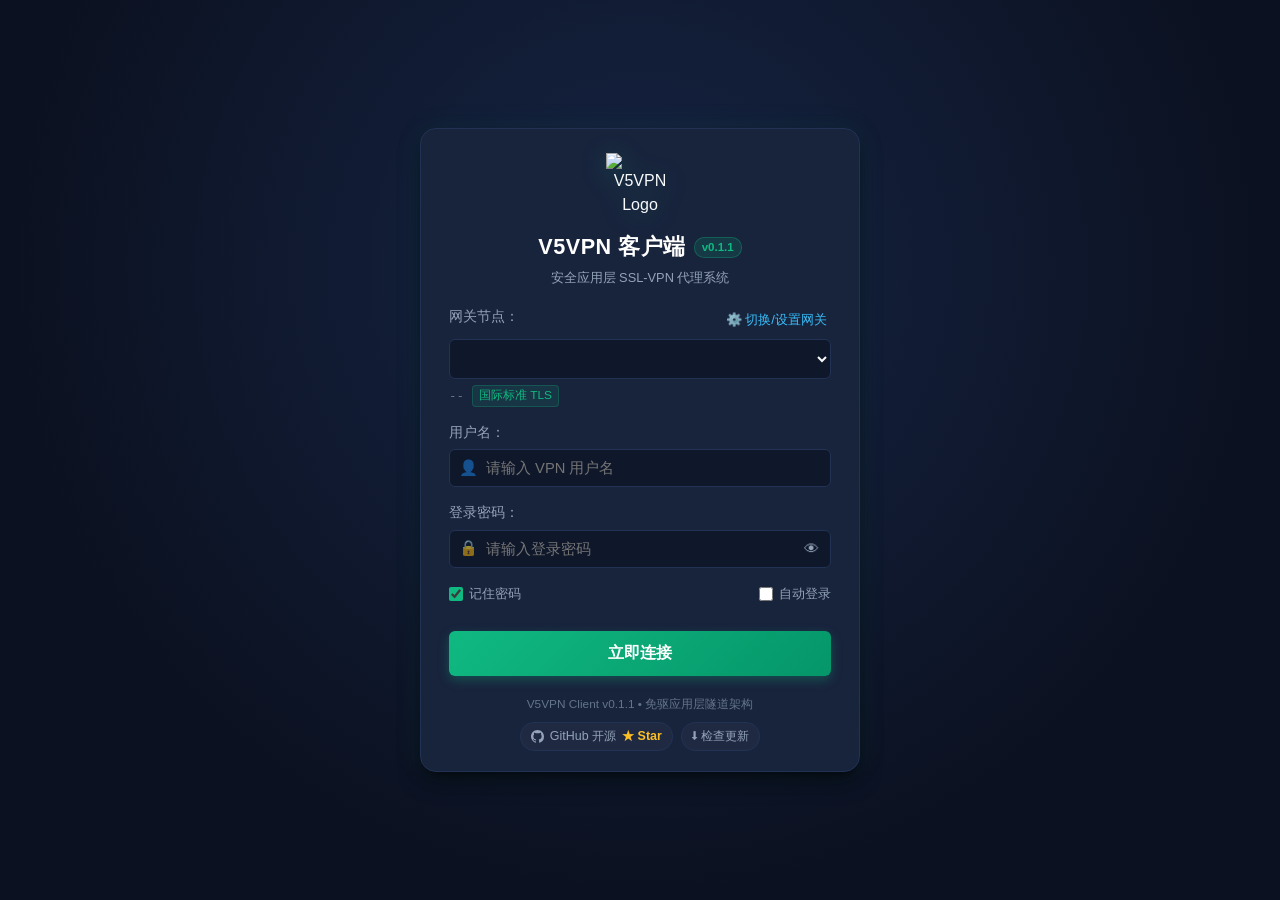
==== internal/cmd/ui/index.html @ 5f83c583 "feat(auth): tell an expired password apart from a bad login Recognize a password-expired gateway rep" ====
<!DOCTYPE html>
<html lang="zh-CN">
<head>
  <meta charset="UTF-8">
  <meta name="viewport" content="width=device-width, initial-scale=1.0">
  <title>V5VPN 安全客户端</title>
  <link rel="stylesheet" href="style.css">
  <link rel="icon" type="image/png" href="icon.png">
</head>
<body>
  <!-- ==================== 1. 登录前视图 (未登录时居中精简展示) ==================== -->
  <div id="view-login" class="view-login">
    <div class="login-wrapper">
      <div class="login-card">
        <div class="login-header">
          <div class="brand-logo-wrap">
            <img src="icon.png" width="68" height="68" alt="V5VPN Logo" class="brand-img">
          </div>
          <h1 class="brand-title">V5VPN 客户端 <span class="version-badge">v0.1.1</span></h1>
          <p class="brand-subtitle">安全应用层 SSL-VPN 代理系统</p>
        </div>

        <div id="login-alert" class="alert-box" style="display: none;"></div>

        <form id="login-form" class="login-form" onsubmit="return false;">
          <!-- 网关选择与设置 -->
          <div class="form-group">
            <div class="label-row">
              <label for="gateway-select">网关节点：</label>
              <button type="button" id="open-settings-btn" class="settings-trigger-btn" title="网关配置管理">⚙️ 切换/设置网关</button>
            </div>
            <div class="select-wrapper">
              <select id="gateway-select" class="form-control"></select>
            </div>
            <div id="gateway-info-bar" class="gateway-info-bar">
              <span id="gw-ip-port" class="info-pill">--</span>
              <span id="gw-algo-tag" class="algo-pill">国际标准 TLS</span>
            </div>
          </div>

          <!-- 用户名 -->
          <div class="form-group">
            <label for="username-input">用户名：</label>
            <div class="input-with-icon">
              <span class="input-icon">👤</span>
              <input type="text" id="username-input" class="form-control" placeholder="请输入 VPN 用户名" autocomplete="username">
            </div>
          </div>

          <!-- 密码 -->
          <div class="form-group">
            <label for="password-input">登录密码：</label>
            <div class="input-with-icon">
              <span class="input-icon">🔒</span>
              <input type="password" id="password-input" class="form-control" placeholder="请输入登录密码" autocomplete="current-password">
              <button type="button" id="toggle-pwd-btn" class="icon-suffix-btn" title="显示/隐藏密码">👁</button>
            </div>
          </div>

          <!-- 验证码（网关需要时出现） -->
          <div class="form-group" id="verifycode-group" style="display: none;">
            <label for="verifycode-input">图形验证码：</label>
            <input type="text" id="verifycode-input" class="form-control" placeholder="请输入验证码">
          </div>

          <!-- 选项 -->
          <div class="form-options">
            <label class="checkbox-label">
              <input type="checkbox" id="remember-pwd-checkbox" checked>
              <span>记住密码</span>
            </label>
            <label class="checkbox-label">
              <input type="checkbox" id="auto-login-checkbox">
              <span>自动登录</span>
            </label>
          </div>

          <!-- 登录按钮 -->
          <div class="action-btn-row">
            <button type="submit" id="connect-btn" class="btn btn-primary btn-block">
              <span class="btn-spinner" style="display: none;"></span>
              <span id="connect-btn-text">立即连接</span>
            </button>
          </div>

          <!-- 口令过期：在当前客户端改密，而不是只报账密错误 -->
          <div id="password-change-panel" class="password-change-panel" style="display: none;">
            <p class="password-change-hint">网关要求先修改已过期的登录密码。修改成功后会用新密码继续连接。</p>
            <div class="form-group">
              <label for="new-password-input">新密码：</label>
              <input type="password" id="new-password-input" class="form-control" placeholder="请输入新密码" autocomplete="new-password">
            </div>
            <div class="form-group">
              <label for="confirm-password-input">确认新密码：</label>
              <input type="password" id="confirm-password-input" class="form-control" placeholder="再次输入新密码" autocomplete="new-password">
            </div>
            <div class="password-change-actions">
              <button type="button" id="change-password-btn" class="btn btn-primary">修改密码并连接</button>
              <button type="button" id="cancel-change-password-btn" class="btn btn-secondary">返回</button>
            </div>
          </div>
        </form>

        <div class="login-footer">
          <span>V5VPN Client <span class="app-version-text">v0.1.1</span> &bull; 免驱应用层隧道架构</span>
          <div class="footer-links">
            <a href="https://github.com/hygkui/v5vpn-rea-client" class="github-link js-open-external" data-url="https://github.com/hygkui/v5vpn-rea-client" title="在浏览器中打开 GitHub 仓库">
            <svg class="github-icon" viewBox="0 0 16 16" width="13" height="13" fill="currentColor" aria-hidden="true"><path d="M8 0C3.58 0 0 3.58 0 8c0 3.54 2.29 6.53 5.47 7.59.4.07.55-.17.55-.38 0-.19-.01-.82-.01-1.49-2.01.37-2.53-.49-2.69-.94-.09-.23-.48-.94-.82-1.13-.28-.15-.68-.52-.01-.53.63-.01 1.08.58 1.23.82.72 1.21 1.87.87 2.33.66.07-.52.28-.87.51-1.07-1.78-.2-3.64-.89-3.64-3.95 0-.87.31-1.59.82-2.15-.08-.2-.36-1.02.08-2.12 0 0 .67-.21 2.2.82.64-.18 1.32-.27 2-.27s1.36.09 2 .27c1.53-1.04 2.2-.82 2.2-.82.44 1.1.16 1.92.08 2.12.51.56.82 1.27.82 2.15 0 3.07-1.87 3.75-3.65 3.95.29.25.54.73.54 1.48 0 1.07-.01 1.93-.01 2.2 0 .21.15.46.55.38A8.01 8.01 0 0 0 16 8c0-4.42-3.58-8-8-8Z"/></svg>
            <span>GitHub 开源</span>
            <span class="star-badge">★ Star</span>
          </a>
            <button type="button" class="github-link js-check-updates" title="检查是否有新版本">⬇ 检查更新</button>
          </div>
        </div>
    </div>
  </div>

  <!-- ==================== 2. 登录后视图 (连接成功后展示) ==================== -->
  <div id="view-connected" class="view-connected" style="display: none;">
    <!-- 顶部状态栏 -->
    <header class="connected-header">
      <div class="header-brand">
        <img src="icon.png" width="38" height="38" alt="Logo" class="header-logo">
        <div class="header-titles">
          <div class="header-main-title">V5VPN 安全隧道 <span class="version-badge">v0.1.1</span></div>
          <div class="header-sub-meta">
            <span class="live-dot"></span>
            <span id="connected-gw-name">已连接</span>
          </div>
        </div>
      </div>
      <div class="header-actions">
        <button id="disconnect-btn" class="btn btn-danger">
          <span>🛑 断开连接</span>
        </button>
      </div>
    </header>

    <!-- 工作台主体 -->
    <main class="connected-main">
      <!-- 状态指示面板 -->
      <section class="card status-overview-card">
        <div class="status-grid">
          <div class="status-col">
            <div class="stat-label">连接状态</div>
            <div class="stat-value">
              <span class="status-pill status-connected">
                <span class="status-dot"></span>
                <span>已连接 (隧道运行中)</span>
              </span>
            </div>
          </div>
          <div class="status-col">
            <div class="stat-label">登录账号</div>
            <div id="session-user-val" class="stat-value">-</div>
          </div>
          <div class="status-col">
            <div class="stat-label">网关地址</div>
            <div id="session-ip-val" class="stat-value">-</div>
          </div>
          <div class="status-col">
            <div class="stat-label">会话 ID (Session)</div>
            <div class="stat-value"><code id="session-id-val">-</code></div>
          </div>
        </div>
      </section>

      <!-- 受保护的内网资源 -->
      <section class="card resources-card">
        <div class="card-header">
          <div class="card-title-group">
            <h2 class="card-title">受保护的内网资源</h2>
            <span class="badge badge-primary"><span id="res-count">0</span> 个资源</span>
          </div>
          <button id="toggle-logs-btn" class="btn btn-secondary btn-sm">📋 运行日志</button>
        </div>

        <div class="table-container">
          <table class="data-table">
            <thead>
              <tr>
                <th>资源名称</th>
                <th>协议</th>
                <th>远程内网目标</th>
                <th>本地代理地址 (Local Proxy)</th>
                <th>状态</th>
                <th>快捷操作</th>
              </tr>
            </thead>
            <tbody id="resources-tbody">
              <tr>
                <td colspan="6" class="empty-state">正在获取受保护资源...</td>
              </tr>
            </tbody>
          </table>
        </div>

        <div class="resource-tip-banner">
          <div class="tip-icon">💡</div>
          <div class="tip-body">
            <strong>内网资源访问指南：</strong>
            本客户端采用纯应用层 SSL 代理技术。请直接点击 <strong>【在浏览器打开】</strong> 访问映射后的 <strong>本地代理地址 (127.0.0.1:端口)</strong> 即可直接穿透访问受保护的内网系统。
          </div>
        </div>
      </section>

      <!-- 实时日志折叠面板 -->
      <section id="logs-panel" class="card logs-card" style="display: none;">
        <div class="card-header">
          <h3 class="card-title">实时运行日志</h3>
          <div class="log-actions">
            <button id="clear-logs-btn" class="btn btn-secondary btn-sm">清空日志</button>
            <button id="close-logs-btn" class="btn btn-secondary btn-sm">收起日志</button>
          </div>
        </div>
        <div id="log-console" class="log-console">
          <div class="log-line log-info">[SYSTEM] 日志监控就绪.</div>
        </div>
      </section>
    </main>

    <!-- 底部 GitHub 开源入口 -->
    <footer class="connected-footer">
      <span>V5VPN Client <span class="app-version-text">v0.1.1</span> &bull; 免驱应用层隧道架构</span>
      <span class="footer-sep">&bull;</span>
      <a href="https://github.com/hygkui/v5vpn-rea-client" class="github-link js-open-external" data-url="https://github.com/hygkui/v5vpn-rea-client" title="在浏览器中打开 GitHub 仓库">
        <svg class="github-icon" viewBox="0 0 16 16" width="13" height="13" fill="currentColor" aria-hidden="true"><path d="M8 0C3.58 0 0 3.58 0 8c0 3.54 2.29 6.53 5.47 7.59.4.07.55-.17.55-.38 0-.19-.01-.82-.01-1.49-2.01.37-2.53-.49-2.69-.94-.09-.23-.48-.94-.82-1.13-.28-.15-.68-.52-.01-.53.63-.01 1.08.58 1.23.82.72 1.21 1.87.87 2.33.66.07-.52.28-.87.51-1.07-1.78-.2-3.64-.89-3.64-3.95 0-.87.31-1.59.82-2.15-.08-.2-.36-1.02.08-2.12 0 0 .67-.21 2.2.82.64-.18 1.32-.27 2-.27s1.36.09 2 .27c1.53-1.04 2.2-.82 2.2-.82.44 1.1.16 1.92.08 2.12.51.56.82 1.27.82 2.15 0 3.07-1.87 3.75-3.65 3.95.29.25.54.73.54 1.48 0 1.07-.01 1.93-.01 2.2 0 .21.15.46.55.38A8.01 8.01 0 0 0 16 8c0-4.42-3.58-8-8-8Z"/></svg>
        <span>GitHub 开源</span>
        <span class="star-badge">★ Star</span>
      </a>
      <button type="button" class="github-link js-check-updates" title="检查是否有新版本">⬇ 检查更新</button>
    </footer>
  </div>

  <!-- ==================== 3. 网关配置与切换弹窗 (Modal) ==================== -->
  <div id="settings-modal" class="modal-overlay" style="display: none;">
    <div class="modal-dialog">
      <div class="modal-header">
        <h3 class="modal-title">⚙️ VPN 网关配置与管理</h3>
        <button type="button" id="close-modal-btn" class="modal-close-btn" title="关闭">&times;</button>
      </div>

      <div class="modal-body">
        <div class="modal-section-header">
          <h4>已保存的网关列表</h4>
          <button id="reload-orig-btn" class="btn btn-secondary btn-sm">从 setting.xml 重新同步</button>
        </div>

        <div class="table-container modal-table">
          <table class="data-table">
            <thead>
              <tr>
                <th>网关名称</th>
                <th>IP 地址与端口</th>
                <th>加密模式</th>
                <th>已存账号</th>
                <th>操作</th>
              </tr>
            </thead>
            <tbody id="gateways-tbody"></tbody>
          </table>
        </div>

        <div class="add-gw-card">
          <h4>添加新网关配置</h4>
          <div class="gw-inputs-grid">
            <input type="text" id="new-gw-name" class="form-control" placeholder="网关名称 (如: 测试节点)">
            <input type="text" id="new-gw-ip" class="form-control" placeholder="网关 IP 或域名">
            <input type="number" id="new-gw-port" class="form-control" placeholder="端口" value="443">
            <select id="new-gw-algo" class="form-control">
              <option value="0">国际标准 TLS</option>
              <option value="1">国密 GM/SM</option>
            </select>
            <button id="add-gw-btn" class="btn btn-primary">添加网关</button>
          </div>
        </div>
      </div>

      <div class="modal-footer">
        <button id="modal-done-btn" class="btn btn-primary">完成并关闭</button>
      </div>
    </div>
  </div>

  <script src="app.js"></script>
</body>
</html>
---- internal/cmd/ui/style.css ----
:root {
  --bg-primary: #0b1120;
  --bg-secondary: #131c31;
  --bg-card: #18233c;
  --bg-input: #0f172a;
  --bg-hover: #1e2d4d;
  --text-main: #f8fafc;
  --text-muted: #94a3b8;
  --text-dim: #64748b;
  --border: #223254;
  --border-focus: #10b981;
  --accent: #10b981;
  --accent-hover: #059669;
  --accent-glow: rgba(16, 185, 129, 0.25);
  --success: #10b981;
  --warning: #f59e0b;
  --danger: #ef4444;
  --danger-hover: #dc2626;
  --radius-sm: 6px;
  --radius-md: 10px;
  --radius-lg: 16px;
  --shadow-card: 0 10px 25px -5px rgba(0, 0, 0, 0.5), 0 8px 10px -6px rgba(0, 0, 0, 0.5);
  --shadow-glow: 0 0 20px rgba(16, 185, 129, 0.2);
}

* {
  box-sizing: border-box;
  margin: 0;
  padding: 0;
}

body {
  font-family: -apple-system, BlinkMacSystemFont, "Segoe UI", Roboto, "PingFang SC", "Microsoft YaHei", sans-serif;
  background-color: var(--bg-primary);
  color: var(--text-main);
  line-height: 1.5;
  height: 100vh;
  overflow: hidden;
  user-select: none;
}

/* ==================== 1. 登录前视图 (居中登录窗) ==================== */
.view-login {
  display: flex;
  align-items: center;
  justify-content: center;
  height: 100vh;
  width: 100vw;
  background: radial-gradient(circle at 50% 30%, #162444 0%, #0b1120 70%);
  padding: 20px;
  overflow-y: auto;
}

.password-change-panel {
  margin-top: 14px;
  padding: 12px 14px 14px;
  border: 1px solid rgba(245, 158, 11, 0.45);
  border-radius: var(--radius-md);
  background: rgba(245, 158, 11, 0.08);
}

.password-change-hint {
  font-size: 0.82rem;
  color: #fcd34d;
  margin-bottom: 12px;
  line-height: 1.45;
}

.password-change-actions {
  display: flex;
  gap: 8px;
}

.password-change-actions .btn {
  flex: 1;
}

.login-wrapper {
  width: 100%;
  max-width: 440px;
  animation: fadeInDown 0.35s ease-out;
}

@keyframes fadeInDown {
  from {
    opacity: 0;
    transform: translateY(-16px);
  }
  to {
    opacity: 1;
    transform: translateY(0);
  }
}

.login-card {
  background: var(--bg-card);
  border: 1px solid var(--border);
  border-radius: var(--radius-lg);
  padding: 24px 28px 20px;
  box-shadow: var(--shadow-card), 0 0 30px rgba(16, 185, 129, 0.08);
  position: relative;
}

.login-header {
  text-align: center;
  margin-bottom: 20px;
}

.brand-logo-wrap {
  display: inline-flex;
  align-items: center;
  justify-content: center;
  margin-bottom: 10px;
  filter: drop-shadow(0 4px 12px rgba(16, 185, 129, 0.3));
}

.brand-img {
  object-fit: contain;
  transition: transform 0.2s ease;
}

.brand-img:hover {
  transform: scale(1.05);
}

.brand-title {
  font-size: 1.35rem;
  font-weight: 700;
  letter-spacing: 0.5px;
  color: #fff;
  margin-bottom: 4px;
  display: flex;
  align-items: center;
  justify-content: center;
}

.version-badge {
  font-size: 0.72rem;
  font-weight: 600;
  background: rgba(16, 185, 129, 0.15);
  color: var(--accent);
  border: 1px solid rgba(16, 185, 129, 0.3);
  padding: 1px 7px;
  border-radius: 10px;
  vertical-align: middle;
  margin-left: 8px;
  letter-spacing: 0;
}

.brand-subtitle {
  font-size: 0.8rem;
  color: var(--text-muted);
}

/* 提示框 */
.alert-box {
  padding: 10px 14px;
  border-radius: var(--radius-sm);
  font-size: 0.85rem;
  margin-bottom: 16px;
  line-height: 1.4;
  border: 1px solid transparent;
}

.alert-error {
  background: rgba(239, 68, 68, 0.15);
  border-color: rgba(239, 68, 68, 0.4);
  color: #fca5a5;
}

.alert-info {
  background: rgba(56, 189, 248, 0.15);
  border-color: rgba(56, 189, 248, 0.4);
  color: #7dd3fc;
}

/* 表单组 */
.form-group {
  margin-bottom: 16px;
}

.label-row {
  display: flex;
  justify-content: space-between;
  align-items: center;
  margin-bottom: 6px;
}

label {
  display: block;
  font-size: 0.85rem;
  font-weight: 500;
  color: var(--text-muted);
  margin-bottom: 6px;
}

.settings-trigger-btn {
  background: none;
  border: none;
  color: #38bdf8;
  font-size: 0.82rem;
  cursor: pointer;
  padding: 2px 4px;
  border-radius: 4px;
  transition: all 0.15s ease;
}

.settings-trigger-btn:hover {
  color: #7dd3fc;
  text-decoration: underline;
}

.form-control {
  width: 100%;
  padding: 10px 12px;
  background: var(--bg-input);
  border: 1px solid var(--border);
  border-radius: var(--radius-sm);
  color: var(--text-main);
  font-size: 0.92rem;
  transition: border-color 0.15s ease, box-shadow 0.15s ease;
  outline: none;
}

.form-control:focus {
  border-color: var(--accent);
  box-shadow: 0 0 0 2px var(--accent-glow);
}

.select-wrapper {
  position: relative;
}

.gateway-info-bar {
  display: flex;
  align-items: center;
  gap: 8px;
  margin-top: 6px;
  font-size: 0.78rem;
}

.info-pill {
  color: var(--text-dim);
  font-family: monospace;
}

.algo-pill {
  background: rgba(16, 185, 129, 0.12);
  color: var(--accent);
  border: 1px solid rgba(16, 185, 129, 0.25);
  padding: 1px 6px;
  border-radius: 4px;
  font-size: 0.74rem;
}

/* 带图标输入框 */
.input-with-icon {
  position: relative;
  display: flex;
  align-items: center;
}

.input-icon {
  position: absolute;
  left: 10px;
  font-size: 0.95rem;
  opacity: 0.6;
  pointer-events: none;
}

.input-with-icon .form-control {
  padding-left: 36px;
  padding-right: 38px;
}

.icon-suffix-btn {
  position: absolute;
  right: 6px;
  background: none;
  border: none;
  color: var(--text-muted);
  cursor: pointer;
  padding: 6px;
  font-size: 0.95rem;
  border-radius: 4px;
}

.icon-suffix-btn:hover {
  color: var(--text-main);
}

/* 复选框 */
.form-options {
  display: flex;
  justify-content: space-between;
  margin-bottom: 22px;
}

.checkbox-label {
  display: flex;
  align-items: center;
  gap: 6px;
  font-size: 0.82rem;
  color: var(--text-muted);
  cursor: pointer;
}

.checkbox-label input[type="checkbox"] {
  accent-color: var(--accent);
  width: 14px;
  height: 14px;
}

/* 按钮 */
.btn {
  display: inline-flex;
  align-items: center;
  justify-content: center;
  gap: 8px;
  padding: 10px 18px;
  border-radius: var(--radius-sm);
  font-size: 0.92rem;
  font-weight: 600;
  border: none;
  cursor: pointer;
  transition: all 0.2s ease;
}

.btn-primary {
  background: linear-gradient(135deg, #10b981, #059669);
  color: #fff;
  box-shadow: 0 4px 12px rgba(16, 185, 129, 0.3);
}

.btn-primary:hover {
  background: linear-gradient(135deg, #059669, #047857);
  box-shadow: 0 4px 16px rgba(16, 185, 129, 0.4);
}

.btn-danger {
  background: linear-gradient(135deg, #ef4444, #dc2626);
  color: #fff;
  box-shadow: 0 4px 12px rgba(239, 68, 68, 0.3);
}

.btn-danger:hover {
  background: linear-gradient(135deg, #dc2626, #b91c1c);
}

.btn-secondary {
  background: var(--bg-hover);
  color: var(--text-main);
  border: 1px solid var(--border);
}

.btn-secondary:hover {
  background: #25365d;
}

.btn-sm {
  padding: 6px 12px;
  font-size: 0.82rem;
}

.btn-block {
  width: 100%;
  padding: 12px;
  font-size: 1rem;
}

.btn-spinner {
  width: 16px;
  height: 16px;
  border: 2px solid rgba(255, 255, 255, 0.3);
  border-top-color: #fff;
  border-radius: 50%;
  animation: spin 0.8s linear infinite;
}

@keyframes spin {
  to { transform: rotate(360deg); }
}

.login-footer {
  display: flex;
  flex-direction: column;
  align-items: center;
  gap: 8px;
  text-align: center;
  margin-top: 20px;
  font-size: 0.74rem;
  color: var(--text-dim);
}

.github-link {
  display: inline-flex;
  align-items: center;
  gap: 6px;
  color: var(--text-muted);
  text-decoration: none;
  font-size: 0.78rem;
  padding: 4px 10px;
  border: 1px solid var(--border);
  border-radius: 14px;
  background: rgba(255, 255, 255, 0.03);
  transition: all 0.15s ease;
  cursor: pointer;
}

button.github-link {
  font: inherit;
}

.footer-links {
  display: flex;
  gap: 8px;
  flex-wrap: wrap;
  justify-content: center;
}

.github-link:hover {
  color: #fff;
  border-color: var(--accent);
  background: rgba(16, 185, 129, 0.1);
}

.github-icon {
  flex-shrink: 0;
}

.star-badge {
  color: #fbbf24;
  font-weight: 600;
}

.connected-footer {
  display: flex;
  align-items: center;
  justify-content: center;
  gap: 8px;
  padding: 10px 24px;
  background: var(--bg-secondary);
  border-top: 1px solid var(--border);
  font-size: 0.74rem;
  color: var(--text-dim);
}

.connected-footer .github-link {
  font-size: 0.74rem;
  padding: 2px 8px;
}

.footer-sep {
  opacity: 0.5;
}

/* ==================== 2. 登录后视图 (工作台) ==================== */
.view-connected {
  display: flex;
  flex-direction: column;
  height: 100vh;
  width: 100vw;
  background-color: var(--bg-primary);
  overflow: hidden;
}

.connected-header {
  display: flex;
  justify-content: space-between;
  align-items: center;
  padding: 12px 24px;
  background: var(--bg-secondary);
  border-bottom: 1px solid var(--border);
}

.header-brand {
  display: flex;
  align-items: center;
  gap: 12px;
}

.header-logo {
  filter: drop-shadow(0 2px 6px rgba(16, 185, 129, 0.3));
}

.header-main-title {
  font-size: 1.15rem;
  font-weight: 700;
  color: #fff;
}

.header-sub-meta {
  display: flex;
  align-items: center;
  gap: 6px;
  font-size: 0.8rem;
  color: var(--text-muted);
}

.live-dot {
  width: 8px;
  height: 8px;
  border-radius: 50%;
  background-color: var(--success);
  box-shadow: 0 0 8px var(--success);
  animation: pulse 2s infinite;
}

@keyframes pulse {
  0% { transform: scale(0.95); box-shadow: 0 0 0 0 rgba(16, 185, 129, 0.7); }
  70% { transform: scale(1); box-shadow: 0 0 0 6px rgba(16, 185, 129, 0); }
  100% { transform: scale(0.95); box-shadow: 0 0 0 0 rgba(16, 185, 129, 0); }
}

.connected-main {
  flex: 1;
  padding: 20px 24px;
  overflow-y: auto;
  display: flex;
  flex-direction: column;
  gap: 16px;
}

/* 状态概览卡片 */
.status-overview-card {
  background: var(--bg-secondary);
  border: 1px solid var(--border);
  border-radius: var(--radius-md);
  padding: 16px 20px;
}

.status-grid {
  display: grid;
  grid-template-columns: repeat(4, 1fr);
  gap: 16px;
}

.status-col {
  border-right: 1px solid var(--border);
  padding-right: 12px;
}

.status-col:last-child {
  border-right: none;
}

.stat-label {
  font-size: 0.76rem;
  color: var(--text-dim);
  margin-bottom: 4px;
  text-transform: uppercase;
}

.stat-value {
  font-size: 0.95rem;
  font-weight: 600;
  color: var(--text-main);
  white-space: nowrap;
  overflow: hidden;
  text-overflow: ellipsis;
}

.status-pill {
  display: inline-flex;
  align-items: center;
  gap: 6px;
  padding: 3px 8px;
  border-radius: 12px;
  font-size: 0.78rem;
  font-weight: 600;
}

.status-connected {
  background: rgba(16, 185, 129, 0.15);
  color: var(--success);
  border: 1px solid rgba(16, 185, 129, 0.3);
}

.status-dot {
  width: 6px;
  height: 6px;
  border-radius: 50%;
  background: var(--success);
}

/* 资源卡片 */
.resources-card {
  background: var(--bg-secondary);
  border: 1px solid var(--border);
  border-radius: var(--radius-md);
  padding: 20px;
  display: flex;
  flex-direction: column;
  gap: 14px;
  flex: 1;
}

.card-header {
  display: flex;
  justify-content: space-between;
  align-items: center;
}

.card-title-group {
  display: flex;
  align-items: center;
  gap: 10px;
}

.card-title {
  font-size: 1.05rem;
  font-weight: 700;
  color: #fff;
}

.badge-primary {
  background: rgba(56, 189, 248, 0.15);
  color: #38bdf8;
  border: 1px solid rgba(56, 189, 248, 0.3);
  padding: 2px 8px;
  border-radius: 12px;
  font-size: 0.75rem;
}

/* 表格 */
.table-container {
  overflow-x: auto;
  border-radius: var(--radius-sm);
  border: 1px solid var(--border);
  background: var(--bg-card);
}

.data-table {
  width: 100%;
  border-collapse: collapse;
  font-size: 0.86rem;
  text-align: left;
}

.data-table th {
  background: #111a2f;
  color: var(--text-dim);
  padding: 10px 14px;
  font-weight: 600;
  font-size: 0.78rem;
  text-transform: uppercase;
  border-bottom: 1px solid var(--border);
}

.data-table td {
  padding: 12px 14px;
  border-bottom: 1px solid var(--border);
  vertical-align: middle;
}

.data-table tr:last-child td {
  border-bottom: none;
}

.data-table tr:hover {
  background: rgba(255, 255, 255, 0.02);
}

.proxy-link {
  color: #38bdf8;
  text-decoration: none;
  font-weight: 600;
  font-family: monospace;
}

.proxy-link:hover {
  text-decoration: underline;
}

.proxy-subtext {
  font-size: 0.75rem;
  color: var(--text-dim);
  margin-top: 2px;
}

.action-btn-cell {
  display: flex;
  align-items: center;
  gap: 8px;
}

.empty-state {
  text-align: center;
  padding: 30px;
  color: var(--text-dim);
}

/* 提示栏 */
.resource-tip-banner {
  display: flex;
  gap: 12px;
  align-items: flex-start;
  padding: 12px 16px;
  background: rgba(16, 185, 129, 0.08);
  border: 1px solid rgba(16, 185, 129, 0.2);
  border-radius: var(--radius-sm);
  font-size: 0.82rem;
  line-height: 1.5;
  color: var(--text-muted);
}

.tip-icon {
  font-size: 1.1rem;
}

/* 日志卡片 */
.logs-card {
  background: var(--bg-secondary);
  border: 1px solid var(--border);
  border-radius: var(--radius-md);
  padding: 16px 20px;
}

.log-actions {
  display: flex;
  gap: 8px;
}

.log-console {
  margin-top: 10px;
  background: #090e1a;
  border: 1px solid var(--border);
  border-radius: var(--radius-sm);
  padding: 10px;
  height: 180px;
  overflow-y: auto;
  font-family: Consolas, monospace;
  font-size: 0.78rem;
  line-height: 1.4;
}

.log-line {
  margin-bottom: 2px;
  white-space: pre-wrap;
  word-break: break-all;
}

.log-info { color: #94a3b8; }
.log-success { color: #34d399; }
.log-warn { color: #fbbf24; }
.log-error { color: #f87171; }

/* ==================== 3. 网关配置弹窗 (Modal) ==================== */
.modal-overlay {
  position: fixed;
  top: 0;
  left: 0;
  right: 0;
  bottom: 0;
  background: rgba(0, 0, 0, 0.75);
  backdrop-filter: blur(4px);
  display: flex;
  align-items: center;
  justify-content: center;
  z-index: 1000;
  padding: 20px;
}

.modal-dialog {
  background: var(--bg-card);
  border: 1px solid var(--border);
  border-radius: var(--radius-lg);
  width: 100%;
  max-width: 680px;
  max-height: 85vh;
  display: flex;
  flex-direction: column;
  box-shadow: 0 20px 30px rgba(0, 0, 0, 0.6);
  animation: modalPop 0.25s ease-out;
}

@keyframes modalPop {
  from { opacity: 0; transform: scale(0.95); }
  to { opacity: 1; transform: scale(1); }
}

.modal-header {
  display: flex;
  justify-content: space-between;
  align-items: center;
  padding: 16px 24px;
  border-bottom: 1px solid var(--border);
}

.modal-title {
  font-size: 1.1rem;
  font-weight: 700;
  color: #fff;
}

.modal-close-btn {
  background: none;
  border: none;
  font-size: 1.6rem;
  color: var(--text-dim);
  cursor: pointer;
  line-height: 1;
}

.modal-close-btn:hover {
  color: #fff;
}

.modal-body {
  padding: 20px 24px;
  overflow-y: auto;
  flex: 1;
  display: flex;
  flex-direction: column;
  gap: 16px;
}

.modal-section-header {
  display: flex;
  justify-content: space-between;
  align-items: center;
}

.modal-table {
  max-height: 200px;
}

.add-gw-card {
  background: var(--bg-secondary);
  border: 1px solid var(--border);
  border-radius: var(--radius-sm);
  padding: 14px 16px;
}

.add-gw-card h4 {
  font-size: 0.88rem;
  margin-bottom: 10px;
  color: var(--text-main);
}

.gw-inputs-grid {
  display: grid;
  grid-template-columns: 1.2fr 1.2fr 0.8fr 1fr auto;
  gap: 8px;
}

.modal-footer {
  padding: 14px 24px;
  border-top: 1px solid var(--border);
  display: flex;
  justify-content: flex-end;
}
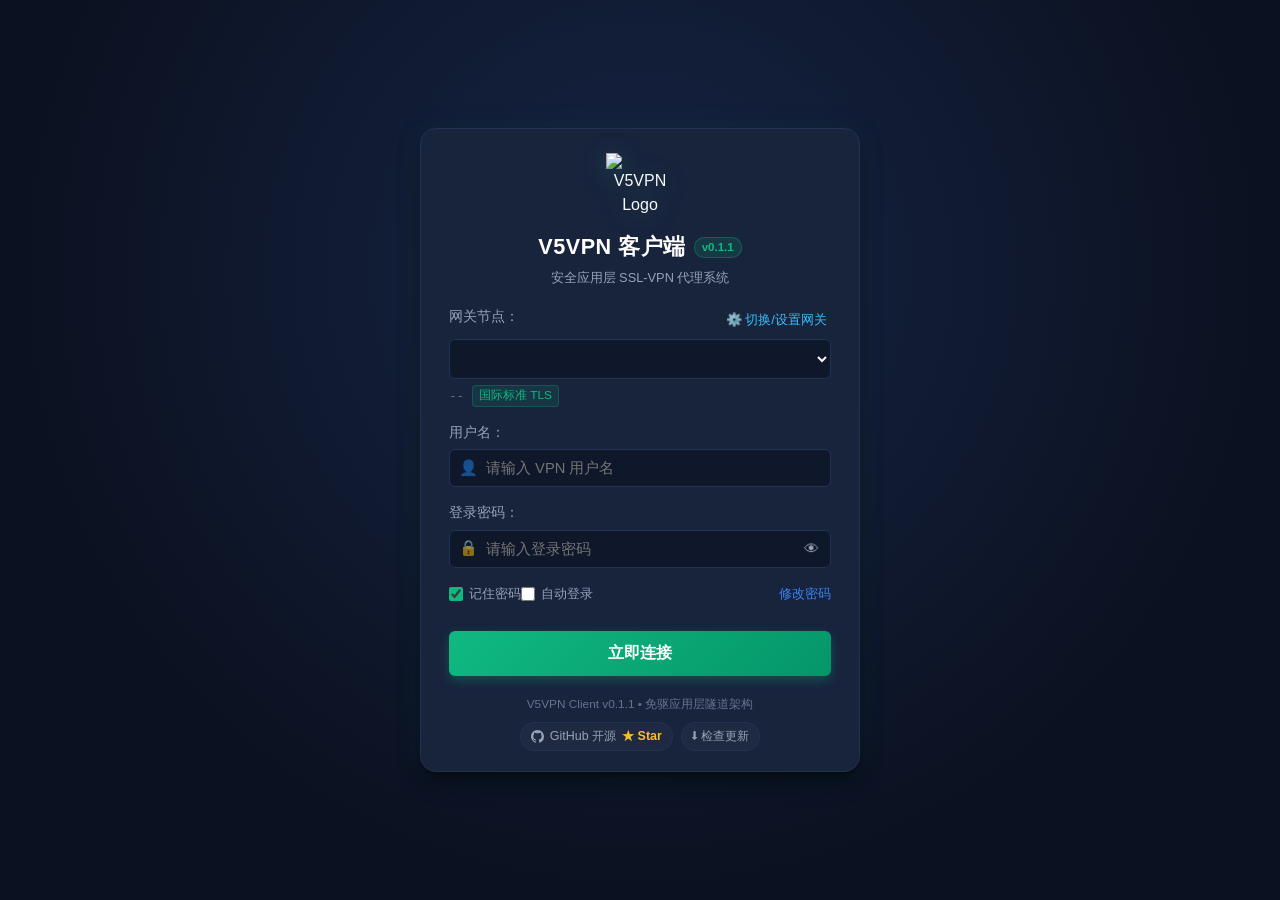
==== commit f2f78e7e: "feat(ui): add voluntary password change and confirmation flow" ====
--- a/internal/cmd/ui/index.html
+++ b/internal/cmd/ui/index.html
@@ -73,6 +73,7 @@
               <input type="checkbox" id="auto-login-checkbox">
               <span>自动登录</span>
             </label>
+            <a href="javascript:void(0)" id="voluntary-change-pwd-link" class="voluntary-change-pwd-link" style="margin-left: auto; font-size: 13px; color: #3b82f6; text-decoration: none; cursor: pointer;">修改密码</a>
           </div>
 
           <!-- 登录按钮 -->
@@ -130,6 +131,9 @@
         </div>
       </div>
       <div class="header-actions">
+        <button id="connected-change-pwd-btn" class="btn btn-secondary" style="margin-right: 8px;">
+          <span>🔑 修改密码</span>
+        </button>
         <button id="disconnect-btn" class="btn btn-danger">
           <span>🛑 断开连接</span>
         </button>
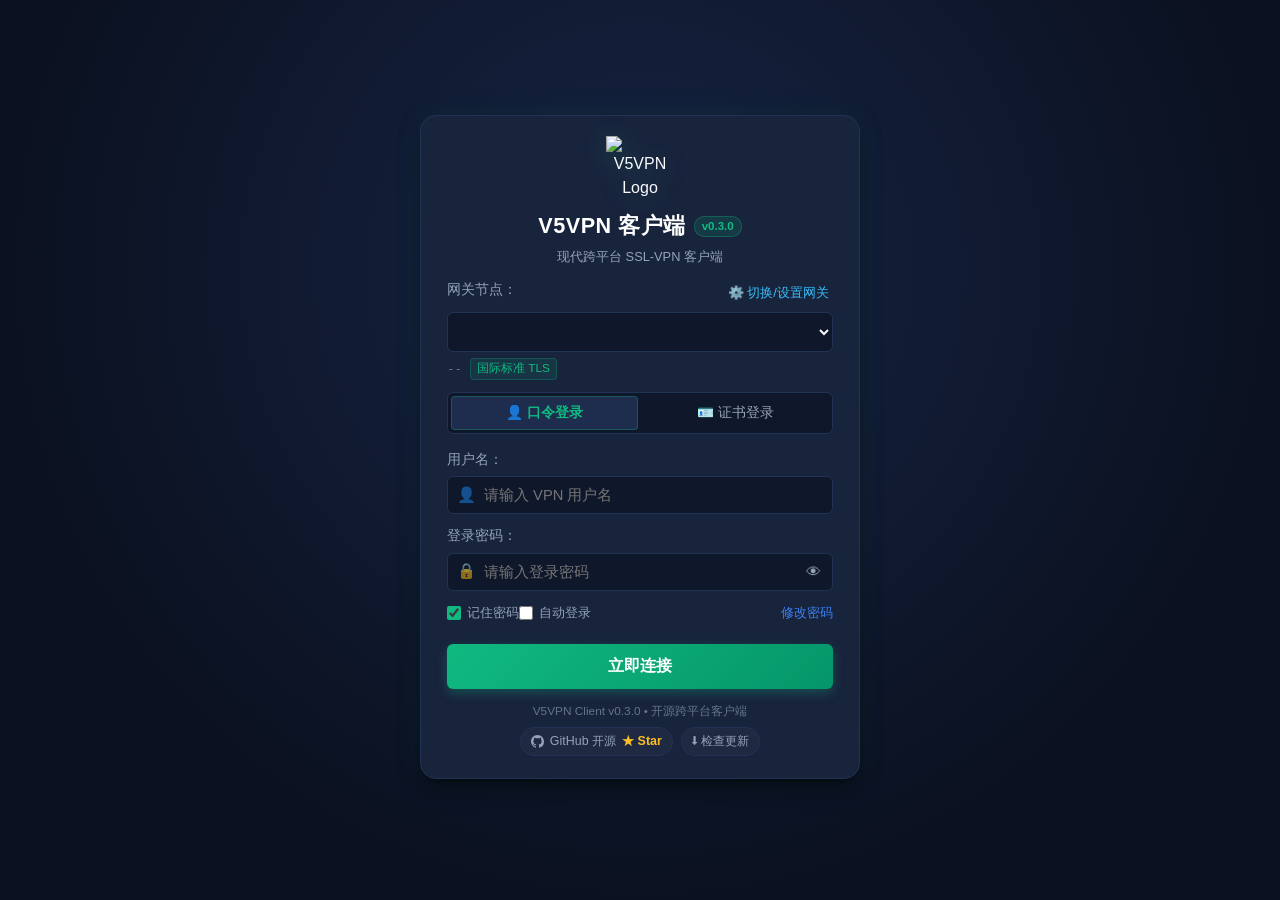
==== commit 66c3cdbc: "feat: 支持证书登录并优化界面体验与 TLS 兼容性 (v0.3.0)" ====
--- a/internal/cmd/ui/index.html
+++ b/internal/cmd/ui/index.html
@@ -16,8 +16,8 @@
           <div class="brand-logo-wrap">
             <img src="icon.png" width="68" height="68" alt="V5VPN Logo" class="brand-img">
           </div>
-          <h1 class="brand-title">V5VPN 客户端 <span class="version-badge">v0.1.1</span></h1>
-          <p class="brand-subtitle">安全应用层 SSL-VPN 代理系统</p>
+          <h1 class="brand-title">V5VPN 客户端 <span class="version-badge">v0.3.0</span></h1>
+          <p class="brand-subtitle">现代跨平台 SSL-VPN 客户端</p>
         </div>
 
         <div id="login-alert" class="alert-box" style="display: none;"></div>
@@ -38,6 +38,14 @@
             </div>
           </div>
 
+          <!-- 认证方式切换 -->
+          <div class="auth-tabs" role="tablist" aria-label="登录方式">
+            <button type="button" class="auth-tab is-active" data-mode="password" role="tab" aria-selected="true">👤 口令登录</button>
+            <button type="button" class="auth-tab" data-mode="cert" role="tab" aria-selected="false">🪪 证书登录</button>
+          </div>
+
+          <!-- 口令登录面板 -->
+          <div id="password-panel">
           <!-- 用户名 -->
           <div class="form-group">
             <label for="username-input">用户名：</label>
@@ -75,6 +83,62 @@
             </label>
             <a href="javascript:void(0)" id="voluntary-change-pwd-link" class="voluntary-change-pwd-link" style="margin-left: auto; font-size: 13px; color: #3b82f6; text-decoration: none; cursor: pointer;">修改密码</a>
           </div>
+          </div><!-- /password-panel -->
+
+          <!-- 证书登录面板 -->
+          <div id="cert-panel" style="display: none;">
+            <div class="form-group">
+              <div class="label-row">
+                <label>证书来源：</label>
+                <button type="button" id="cert-refresh-btn" class="settings-trigger-btn" title="重新检测证书">🔄 重新检测</button>
+              </div>
+              <div class="cert-source-tabs">
+                <button type="button" class="cert-source is-active" data-source="0">文件证书</button>
+                <button type="button" class="cert-source" data-source="1">系统证书库</button>
+                <button type="button" class="cert-source is-disabled" data-source="2" disabled title="USB Key 证书登录即将支持">USB Key</button>
+              </div>
+            </div>
+
+            <div class="form-group">
+              <div class="label-row">
+                <label>选择证书：</label>
+                <button type="button" id="import-cert-btn" class="settings-trigger-btn" title="从 .p12/.pfx 文件导入证书">＋ 导入证书</button>
+              </div>
+              <div id="cert-list" class="cert-list">
+                <p class="cert-empty">正在检测证书...</p>
+              </div>
+            </div>
+
+            <!-- 导入证书表单 -->
+            <div id="import-cert-panel" class="import-panel" style="display: none;">
+              <div class="form-group">
+                <label for="import-cert-path">证书文件：</label>
+                <div class="import-path-row">
+                  <input type="text" id="import-cert-path" class="form-control" placeholder="选择或输入 .p12/.pfx 文件路径">
+                  <button type="button" id="browse-cert-btn" class="btn btn-secondary btn-sm">浏览...</button>
+                </div>
+              </div>
+              <div class="form-group">
+                <label for="import-cert-alias">显示名称（可选）：</label>
+                <input type="text" id="import-cert-alias" class="form-control" placeholder="默认使用证书名称">
+              </div>
+              <div class="form-group">
+                <label for="import-cert-pwd">证书口令：</label>
+                <input type="password" id="import-cert-pwd" class="form-control" placeholder="无口令可留空" autocomplete="off">
+              </div>
+              <div class="password-change-actions">
+                <button type="button" id="import-cert-confirm-btn" class="btn btn-primary">导入</button>
+                <button type="button" id="import-cert-cancel-btn" class="btn btn-secondary">取消</button>
+              </div>
+            </div>
+
+            <div class="form-options">
+              <label class="checkbox-label">
+                <input type="checkbox" id="cert-auto-login-checkbox">
+                <span>证书自动登录</span>
+              </label>
+            </div>
+          </div><!-- /cert-panel -->
 
           <!-- 登录按钮 -->
           <div class="action-btn-row">
@@ -103,7 +167,7 @@
         </form>
 
         <div class="login-footer">
-          <span>V5VPN Client <span class="app-version-text">v0.1.1</span> &bull; 免驱应用层隧道架构</span>
+          <span>V5VPN Client <span class="app-version-text">v0.3.0</span> &bull; 开源跨平台客户端</span>
           <div class="footer-links">
             <a href="https://github.com/hygkui/v5vpn-rea-client" class="github-link js-open-external" data-url="https://github.com/hygkui/v5vpn-rea-client" title="在浏览器中打开 GitHub 仓库">
             <svg class="github-icon" viewBox="0 0 16 16" width="13" height="13" fill="currentColor" aria-hidden="true"><path d="M8 0C3.58 0 0 3.58 0 8c0 3.54 2.29 6.53 5.47 7.59.4.07.55-.17.55-.38 0-.19-.01-.82-.01-1.49-2.01.37-2.53-.49-2.69-.94-.09-.23-.48-.94-.82-1.13-.28-.15-.68-.52-.01-.53.63-.01 1.08.58 1.23.82.72 1.21 1.87.87 2.33.66.07-.52.28-.87.51-1.07-1.78-.2-3.64-.89-3.64-3.95 0-.87.31-1.59.82-2.15-.08-.2-.36-1.02.08-2.12 0 0 .67-.21 2.2.82.64-.18 1.32-.27 2-.27s1.36.09 2 .27c1.53-1.04 2.2-.82 2.2-.82.44 1.1.16 1.92.08 2.12.51.56.82 1.27.82 2.15 0 3.07-1.87 3.75-3.65 3.95.29.25.54.73.54 1.48 0 1.07-.01 1.93-.01 2.2 0 .21.15.46.55.38A8.01 8.01 0 0 0 16 8c0-4.42-3.58-8-8-8Z"/></svg>
@@ -113,6 +177,7 @@
             <button type="button" class="github-link js-check-updates" title="检查是否有新版本">⬇ 检查更新</button>
           </div>
         </div>
+      </div>
     </div>
   </div>
 
@@ -123,7 +188,7 @@
       <div class="header-brand">
         <img src="icon.png" width="38" height="38" alt="Logo" class="header-logo">
         <div class="header-titles">
-          <div class="header-main-title">V5VPN 安全隧道 <span class="version-badge">v0.1.1</span></div>
+          <div class="header-main-title">V5VPN 安全隧道 <span class="version-badge">v0.3.0</span></div>
           <div class="header-sub-meta">
             <span class="live-dot"></span>
             <span id="connected-gw-name">已连接</span>
@@ -175,8 +240,22 @@
           <div class="card-title-group">
             <h2 class="card-title">受保护的内网资源</h2>
             <span class="badge badge-primary"><span id="res-count">0</span> 个资源</span>
-          </div>
-          <button id="toggle-logs-btn" class="btn btn-secondary btn-sm">📋 运行日志</button>
+            <span id="res-loading-badge" class="badge badge-loading" style="display: none;">
+              <span class="mini-spinner"></span> 正在拉取资源...
+            </span>
+          </div>
+          <div class="header-action-group">
+            <button id="refresh-resources-btn" class="btn btn-secondary btn-sm" style="display: none;">🔄 重新拉取资源</button>
+            <button id="toggle-logs-btn" class="btn btn-secondary btn-sm">📋 运行日志</button>
+          </div>
+        </div>
+
+        <div id="resource-error-banner" class="resource-error-banner" style="display: none;">
+          <span class="resource-error-icon">⚠️</span>
+          <div class="resource-error-body">
+            <strong>已连接 VPN，但获取内网资源失败</strong>
+            <div id="resource-error-text" class="resource-error-detail"></div>
+          </div>
         </div>
 
         <div class="table-container">
@@ -225,7 +304,7 @@
 
     <!-- 底部 GitHub 开源入口 -->
     <footer class="connected-footer">
-      <span>V5VPN Client <span class="app-version-text">v0.1.1</span> &bull; 免驱应用层隧道架构</span>
+      <span>V5VPN Client <span class="app-version-text">v0.3.0</span> &bull; 开源跨平台客户端</span>
       <span class="footer-sep">&bull;</span>
       <a href="https://github.com/hygkui/v5vpn-rea-client" class="github-link js-open-external" data-url="https://github.com/hygkui/v5vpn-rea-client" title="在浏览器中打开 GitHub 仓库">
         <svg class="github-icon" viewBox="0 0 16 16" width="13" height="13" fill="currentColor" aria-hidden="true"><path d="M8 0C3.58 0 0 3.58 0 8c0 3.54 2.29 6.53 5.47 7.59.4.07.55-.17.55-.38 0-.19-.01-.82-.01-1.49-2.01.37-2.53-.49-2.69-.94-.09-.23-.48-.94-.82-1.13-.28-.15-.68-.52-.01-.53.63-.01 1.08.58 1.23.82.72 1.21 1.87.87 2.33.66.07-.52.28-.87.51-1.07-1.78-.2-3.64-.89-3.64-3.95 0-.87.31-1.59.82-2.15-.08-.2-.36-1.02.08-2.12 0 0 .67-.21 2.2.82.64-.18 1.32-.27 2-.27s1.36.09 2 .27c1.53-1.04 2.2-.82 2.2-.82.44 1.1.16 1.92.08 2.12.51.56.82 1.27.82 2.15 0 3.07-1.87 3.75-3.65 3.95.29.25.54.73.54 1.48 0 1.07-.01 1.93-.01 2.2 0 .21.15.46.55.38A8.01 8.01 0 0 0 16 8c0-4.42-3.58-8-8-8Z"/></svg>
@@ -247,7 +326,6 @@
       <div class="modal-body">
         <div class="modal-section-header">
           <h4>已保存的网关列表</h4>
-          <button id="reload-orig-btn" class="btn btn-secondary btn-sm">从 setting.xml 重新同步</button>
         </div>
 
         <div class="table-container modal-table">
@@ -266,11 +344,11 @@
         </div>
 
         <div class="add-gw-card">
-          <h4>添加新网关配置</h4>
+          <h4>➕ 添加新网关</h4>
           <div class="gw-inputs-grid">
-            <input type="text" id="new-gw-name" class="form-control" placeholder="网关名称 (如: 测试节点)">
-            <input type="text" id="new-gw-ip" class="form-control" placeholder="网关 IP 或域名">
-            <input type="number" id="new-gw-port" class="form-control" placeholder="端口" value="443">
+            <input type="text" id="new-gw-name" class="form-control" placeholder="网关名称 (最多20字)" maxlength="20">
+            <input type="text" id="new-gw-ip" class="form-control" placeholder="网关 IP 或域名" maxlength="64">
+            <input type="number" id="new-gw-port" class="form-control" placeholder="端口" value="443" min="1" max="65535">
             <select id="new-gw-algo" class="form-control">
               <option value="0">国际标准 TLS</option>
               <option value="1">国密 GM/SM</option>
--- a/internal/cmd/ui/style.css
+++ b/internal/cmd/ui/style.css
@@ -47,8 +47,11 @@
   height: 100vh;
   width: 100vw;
   background: radial-gradient(circle at 50% 30%, #162444 0%, #0b1120 70%);
-  padding: 20px;
-  overflow-y: auto;
+  padding: 8px 10px 14px;
+  box-sizing: border-box;
+  /* The window is sized to fit the login card comfortably. Keep overflow
+     hidden to prevent spurious scrollbars during view animations. */
+  overflow: hidden;
 }
 
 .password-change-panel {
@@ -96,21 +99,21 @@
   background: var(--bg-card);
   border: 1px solid var(--border);
   border-radius: var(--radius-lg);
-  padding: 24px 28px 20px;
+  padding: 20px 26px 20px;
   box-shadow: var(--shadow-card), 0 0 30px rgba(16, 185, 129, 0.08);
   position: relative;
 }
 
 .login-header {
   text-align: center;
-  margin-bottom: 20px;
+  margin-bottom: 14px;
 }
 
 .brand-logo-wrap {
   display: inline-flex;
   align-items: center;
   justify-content: center;
-  margin-bottom: 10px;
+  margin-bottom: 6px;
   filter: drop-shadow(0 4px 12px rgba(16, 185, 129, 0.3));
 }
 
@@ -176,7 +179,7 @@
 
 /* 表单组 */
 .form-group {
-  margin-bottom: 16px;
+  margin-bottom: 12px;
 }
 
 .label-row {
@@ -293,7 +296,7 @@
 .form-options {
   display: flex;
   justify-content: space-between;
-  margin-bottom: 22px;
+  margin-bottom: 16px;
 }
 
 .checkbox-label {
@@ -385,9 +388,10 @@
   display: flex;
   flex-direction: column;
   align-items: center;
-  gap: 8px;
+  gap: 6px;
   text-align: center;
-  margin-top: 20px;
+  margin-top: 14px;
+  padding-bottom: 2px;
   font-size: 0.74rem;
   color: var(--text-dim);
 }
@@ -761,22 +765,38 @@
   padding: 20px;
 }
 
+/* 全局暗色精工平滑滚动条 */
+*::-webkit-scrollbar {
+  width: 6px;
+  height: 6px;
+}
+*::-webkit-scrollbar-track {
+  background: transparent;
+}
+*::-webkit-scrollbar-thumb {
+  background: rgba(255, 255, 255, 0.16);
+  border-radius: 4px;
+}
+*::-webkit-scrollbar-thumb:hover {
+  background: rgba(255, 255, 255, 0.32);
+}
+
 .modal-dialog {
-  background: var(--bg-card);
-  border: 1px solid var(--border);
-  border-radius: var(--radius-lg);
+  background: #0f172a;
+  border: 1px solid rgba(255, 255, 255, 0.1);
+  border-radius: 12px;
   width: 100%;
-  max-width: 680px;
-  max-height: 85vh;
+  max-width: 880px;
+  max-height: 90vh;
   display: flex;
   flex-direction: column;
-  box-shadow: 0 20px 30px rgba(0, 0, 0, 0.6);
-  animation: modalPop 0.25s ease-out;
+  box-shadow: 0 24px 48px -12px rgba(0, 0, 0, 0.75), 0 0 0 1px rgba(255, 255, 255, 0.05);
+  animation: modalPop 0.22s cubic-bezier(0.16, 1, 0.3, 1);
 }
 
 @keyframes modalPop {
-  from { opacity: 0; transform: scale(0.95); }
-  to { opacity: 1; transform: scale(1); }
+  from { opacity: 0; transform: scale(0.96) translateY(8px); }
+  to { opacity: 1; transform: scale(1) translateY(0); }
 }
 
 .modal-header {
@@ -784,13 +804,14 @@
   justify-content: space-between;
   align-items: center;
   padding: 16px 24px;
-  border-bottom: 1px solid var(--border);
+  border-bottom: 1px solid rgba(255, 255, 255, 0.08);
 }
 
 .modal-title {
-  font-size: 1.1rem;
+  font-size: 1.15rem;
   font-weight: 700;
   color: #fff;
+  letter-spacing: 0.3px;
 }
 
 .modal-close-btn {
@@ -800,6 +821,7 @@
   color: var(--text-dim);
   cursor: pointer;
   line-height: 1;
+  transition: color 0.15s ease;
 }
 
 .modal-close-btn:hover {
@@ -821,32 +843,476 @@
   align-items: center;
 }
 
+.modal-section-header h4 {
+  font-size: 0.92rem;
+  font-weight: 600;
+  color: #e2e8f0;
+}
+
 .modal-table {
-  max-height: 200px;
+  max-height: 290px;
+  overflow-y: auto;
+  overflow-x: hidden;
+  border: 1px solid rgba(255, 255, 255, 0.08);
+  border-radius: 8px;
+  background: #0b1120;
+}
+
+.modal-table .data-table {
+  width: 100%;
+  table-layout: fixed;
+  border-collapse: collapse;
+}
+
+.modal-table .data-table th {
+  background: #111c35;
+  color: #94a3b8;
+  padding: 10px 14px;
+  font-weight: 600;
+  font-size: 0.78rem;
+  letter-spacing: 0.5px;
+  white-space: nowrap;
+  overflow: hidden;
+  border-bottom: 1px solid rgba(255, 255, 255, 0.08);
+}
+
+.modal-table .data-table th:nth-child(1) { width: 22%; } /* 网关名称 */
+.modal-table .data-table th:nth-child(2) { width: 24%; } /* IP与端口 */
+.modal-table .data-table th:nth-child(3) { width: 15%; } /* 加密模式 */
+.modal-table .data-table th:nth-child(4) { width: 17%; } /* 已存账号 */
+.modal-table .data-table th:nth-child(5) { width: 22%; } /* 操作 */
+
+.gw-row {
+  transition: background-color 0.15s ease;
+}
+
+.gw-row:hover {
+  background: rgba(255, 255, 255, 0.035);
+}
+
+.gw-row.is-selected-row {
+  background: rgba(16, 185, 129, 0.04);
+}
+
+.gw-name-cell {
+  display: flex;
+  align-items: center;
+  gap: 8px;
+  overflow: hidden;
+  white-space: nowrap;
+}
+
+.gw-dot {
+  display: inline-block;
+  width: 7px;
+  height: 7px;
+  border-radius: 50%;
+  background: #475569;
+  flex-shrink: 0;
+  transition: all 0.2s ease;
+}
+
+.gw-dot.dot-active {
+  background: #10b981;
+  box-shadow: 0 0 8px rgba(16, 185, 129, 0.7);
+}
+
+.gw-name-text {
+  overflow: hidden;
+  text-overflow: ellipsis;
+  white-space: nowrap;
+  display: inline-block;
+  max-width: 130px;
+  color: #f1f5f9;
+  font-weight: 600;
+}
+
+.gw-ip-cell {
+  white-space: nowrap;
+  overflow: hidden;
+  text-overflow: ellipsis;
+}
+
+.gw-code {
+  font-family: ui-monospace, SFMono-Regular, Menlo, Monaco, Consolas, monospace;
+  font-size: 0.82rem;
+  color: #cbd5e1;
+  background: rgba(0, 0, 0, 0.35);
+  padding: 3px 6px;
+  border-radius: 4px;
+  border: 1px solid rgba(255, 255, 255, 0.06);
+}
+
+.gw-users-cell {
+  white-space: nowrap;
+  overflow: hidden;
+  text-overflow: ellipsis;
+  max-width: 120px;
+  color: #94a3b8;
+  font-size: 0.82rem;
+}
+
+.action-btn-cell {
+  display: flex;
+  align-items: center;
+  justify-content: flex-end;
+  gap: 8px;
+  white-space: nowrap;
+}
+
+.badge-current-gw {
+  display: inline-flex;
+  align-items: center;
+  font-size: 0.76rem;
+  color: #10b981;
+  background: rgba(16, 185, 129, 0.12);
+  border: 1px solid rgba(16, 185, 129, 0.3);
+  padding: 4px 10px;
+  border-radius: 4px;
+  font-weight: 500;
+  white-space: nowrap;
+}
+
+.btn-select {
+  background: rgba(56, 189, 248, 0.12);
+  color: #38bdf8;
+  border: 1px solid rgba(56, 189, 248, 0.3);
+  padding: 5px 12px;
+  font-size: 0.8rem;
+  font-weight: 500;
+  border-radius: 4px;
+  cursor: pointer;
+  transition: all 0.15s ease;
+  white-space: nowrap;
+}
+
+.btn-select:hover {
+  background: rgba(56, 189, 248, 0.22);
+  border-color: #38bdf8;
+  color: #fff;
+}
+
+.btn-delete {
+  background: rgba(239, 68, 68, 0.08);
+  color: #f87171;
+  border: 1px solid rgba(239, 68, 68, 0.25);
+  padding: 5px 12px;
+  font-size: 0.8rem;
+  font-weight: 500;
+  border-radius: 4px;
+  cursor: pointer;
+  transition: all 0.15s ease;
+  white-space: nowrap;
+}
+
+.btn-delete:hover {
+  background: rgba(239, 68, 68, 0.22);
+  border-color: #ef4444;
+  color: #fca5a5;
+}
+
+.algo-pill.algo-tls {
+  background: rgba(56, 189, 248, 0.1);
+  color: #38bdf8;
+  border: 1px solid rgba(56, 189, 248, 0.25);
+}
+
+.algo-pill.algo-gm {
+  background: rgba(168, 85, 247, 0.1);
+  color: #c084fc;
+  border: 1px solid rgba(168, 85, 247, 0.25);
 }
 
 .add-gw-card {
-  background: var(--bg-secondary);
+  background: #111a2f;
+  border: 1px solid rgba(255, 255, 255, 0.08);
+  border-radius: 8px;
+  padding: 16px 20px;
+}
+
+.add-gw-card h4 {
+  font-size: 0.88rem;
+  font-weight: 600;
+  margin-bottom: 12px;
+  color: #e2e8f0;
+}
+
+.gw-inputs-grid {
+  display: grid;
+  grid-template-columns: 1.4fr 1.6fr 0.8fr 1.2fr auto;
+  gap: 12px;
+  align-items: center;
+}
+
+.gw-inputs-grid .form-control {
+  height: 38px;
+  box-sizing: border-box;
+}
+
+.gw-inputs-grid #add-gw-btn {
+  height: 38px;
+  padding: 0 18px;
+  white-space: nowrap;
+}
+
+.modal-footer {
+  padding: 14px 24px;
+  border-top: 1px solid rgba(255, 255, 255, 0.08);
+  display: flex;
+  justify-content: flex-end;
+}
+
+/* ==================== 认证方式切换 ==================== */
+.auth-tabs {
+  display: flex;
+  gap: 4px;
+  padding: 3px;
+  margin-bottom: 16px;
+  background: var(--bg-input);
   border: 1px solid var(--border);
   border-radius: var(--radius-sm);
-  padding: 14px 16px;
-}
-
-.add-gw-card h4 {
-  font-size: 0.88rem;
-  margin-bottom: 10px;
+}
+
+.auth-tab {
+  flex: 1;
+  padding: 7px 10px;
+  background: transparent;
+  border: 1px solid transparent;
+  border-radius: 4px;
+  color: var(--text-muted);
+  font-size: 0.86rem;
+  font-family: inherit;
+  cursor: pointer;
+  transition: all 0.2s ease;
+}
+
+.auth-tab:hover {
   color: var(--text-main);
-}
-
-.gw-inputs-grid {
-  display: grid;
-  grid-template-columns: 1.2fr 1.2fr 0.8fr 1fr auto;
+  background: var(--bg-hover);
+}
+
+.auth-tab.is-active {
+  background: var(--bg-hover);
+  border-color: rgba(16, 185, 129, 0.3);
+  color: var(--accent);
+  font-weight: 600;
+}
+
+/* ==================== 证书登录 ==================== */
+.cert-source-tabs {
+  display: flex;
+  gap: 6px;
+}
+
+.cert-source {
+  flex: 1;
+  padding: 6px 8px;
+  background: var(--bg-input);
+  border: 1px solid var(--border);
+  border-radius: var(--radius-sm);
+  color: var(--text-muted);
+  font-size: 0.8rem;
+  font-family: inherit;
+  cursor: pointer;
+  transition: all 0.2s ease;
+}
+
+.cert-source:hover:not(:disabled) {
+  border-color: var(--border-focus);
+  color: var(--text-main);
+}
+
+.cert-source.is-active {
+  border-color: var(--accent);
+  background: rgba(16, 185, 129, 0.12);
+  color: var(--accent);
+  font-weight: 600;
+}
+
+.cert-source.is-disabled,
+.cert-source:disabled {
+  opacity: 0.45;
+  cursor: not-allowed;
+}
+
+.cert-list {
+  max-height: 190px;
+  overflow-y: auto;
+  border: 1px solid var(--border);
+  border-radius: var(--radius-sm);
+  background: var(--bg-input);
+}
+
+.cert-empty {
+  padding: 16px 12px;
+  text-align: center;
+  font-size: 0.82rem;
+  color: var(--text-dim);
+}
+
+.cert-item {
+  display: flex;
+  align-items: flex-start;
+  gap: 10px;
+  padding: 9px 12px;
+  border-bottom: 1px solid var(--border);
+  cursor: pointer;
+  transition: background 0.15s ease;
+}
+
+.cert-item:last-child {
+  border-bottom: none;
+}
+
+.cert-item:hover {
+  background: var(--bg-hover);
+}
+
+.cert-item.is-selected {
+  background: rgba(16, 185, 129, 0.1);
+  box-shadow: inset 3px 0 0 var(--accent);
+}
+
+.cert-item input[type="radio"] {
+  margin-top: 3px;
+  accent-color: var(--accent);
+}
+
+.cert-main {
+  flex: 1;
+  min-width: 0;
+}
+
+.cert-name {
+  font-size: 0.87rem;
+  font-weight: 600;
+  color: var(--text-main);
+  white-space: nowrap;
+  overflow: hidden;
+  text-overflow: ellipsis;
+}
+
+.cert-meta {
+  margin-top: 2px;
+  font-size: 0.75rem;
+  color: var(--text-muted);
+  line-height: 1.45;
+  word-break: break-all;
+}
+
+.cert-badge-expired {
+  display: inline-block;
+  margin-left: 6px;
+  padding: 1px 6px;
+  border-radius: 999px;
+  background: rgba(239, 68, 68, 0.15);
+  color: var(--danger);
+  font-size: 0.7rem;
+  font-weight: 600;
+}
+
+.cert-item-expired .cert-name {
+  color: var(--danger);
+}
+
+.cert-delete-btn {
+  flex-shrink: 0;
+  padding: 2px 7px;
+  background: none;
+  border: 1px solid transparent;
+  border-radius: 4px;
+  color: var(--text-dim);
+  font-size: 0.75rem;
+  cursor: pointer;
+  transition: all 0.15s ease;
+}
+
+.cert-delete-btn:hover {
+  border-color: var(--danger);
+  color: var(--danger);
+}
+
+.import-panel {
+  margin-bottom: 16px;
+  padding: 12px 14px 14px;
+  border: 1px solid var(--border);
+  border-radius: var(--radius-md);
+  background: var(--bg-secondary);
+}
+
+.import-path-row {
+  display: flex;
   gap: 8px;
 }
 
-.modal-footer {
-  padding: 14px 24px;
-  border-top: 1px solid var(--border);
-  display: flex;
-  justify-content: flex-end;
-}
+.import-path-row .form-control {
+  flex: 1;
+  min-width: 0;
+}
+
+.password-change-actions {
+  display: flex;
+  gap: 8px;
+}
+
+/* ==================== 资源加载状态 ==================== */
+.header-action-group {
+  display: flex;
+  gap: 8px;
+  align-items: center;
+}
+
+.badge-loading {
+  display: inline-flex;
+  align-items: center;
+  gap: 6px;
+  padding: 2px 10px;
+  border-radius: 999px;
+  background: rgba(56, 189, 248, 0.12);
+  border: 1px solid rgba(56, 189, 248, 0.35);
+  color: #38bdf8;
+  font-size: 0.75rem;
+  font-weight: 600;
+}
+
+.mini-spinner {
+  width: 11px;
+  height: 11px;
+  border: 2px solid rgba(56, 189, 248, 0.3);
+  border-top-color: #38bdf8;
+  border-radius: 50%;
+  animation: mini-spin 0.8s linear infinite;
+}
+
+@keyframes mini-spin {
+  to { transform: rotate(360deg); }
+}
+
+.resource-error-banner {
+  display: flex;
+  gap: 10px;
+  align-items: flex-start;
+  margin-bottom: 12px;
+  padding: 11px 14px;
+  border: 1px solid rgba(245, 158, 11, 0.45);
+  border-radius: var(--radius-md);
+  background: rgba(245, 158, 11, 0.08);
+}
+
+.resource-error-icon {
+  font-size: 1rem;
+  line-height: 1.4;
+}
+
+.resource-error-body strong {
+  display: block;
+  font-size: 0.85rem;
+  color: var(--warning);
+  margin-bottom: 3px;
+}
+
+.resource-error-detail {
+  font-size: 0.78rem;
+  color: var(--text-muted);
+  word-break: break-word;
+}
